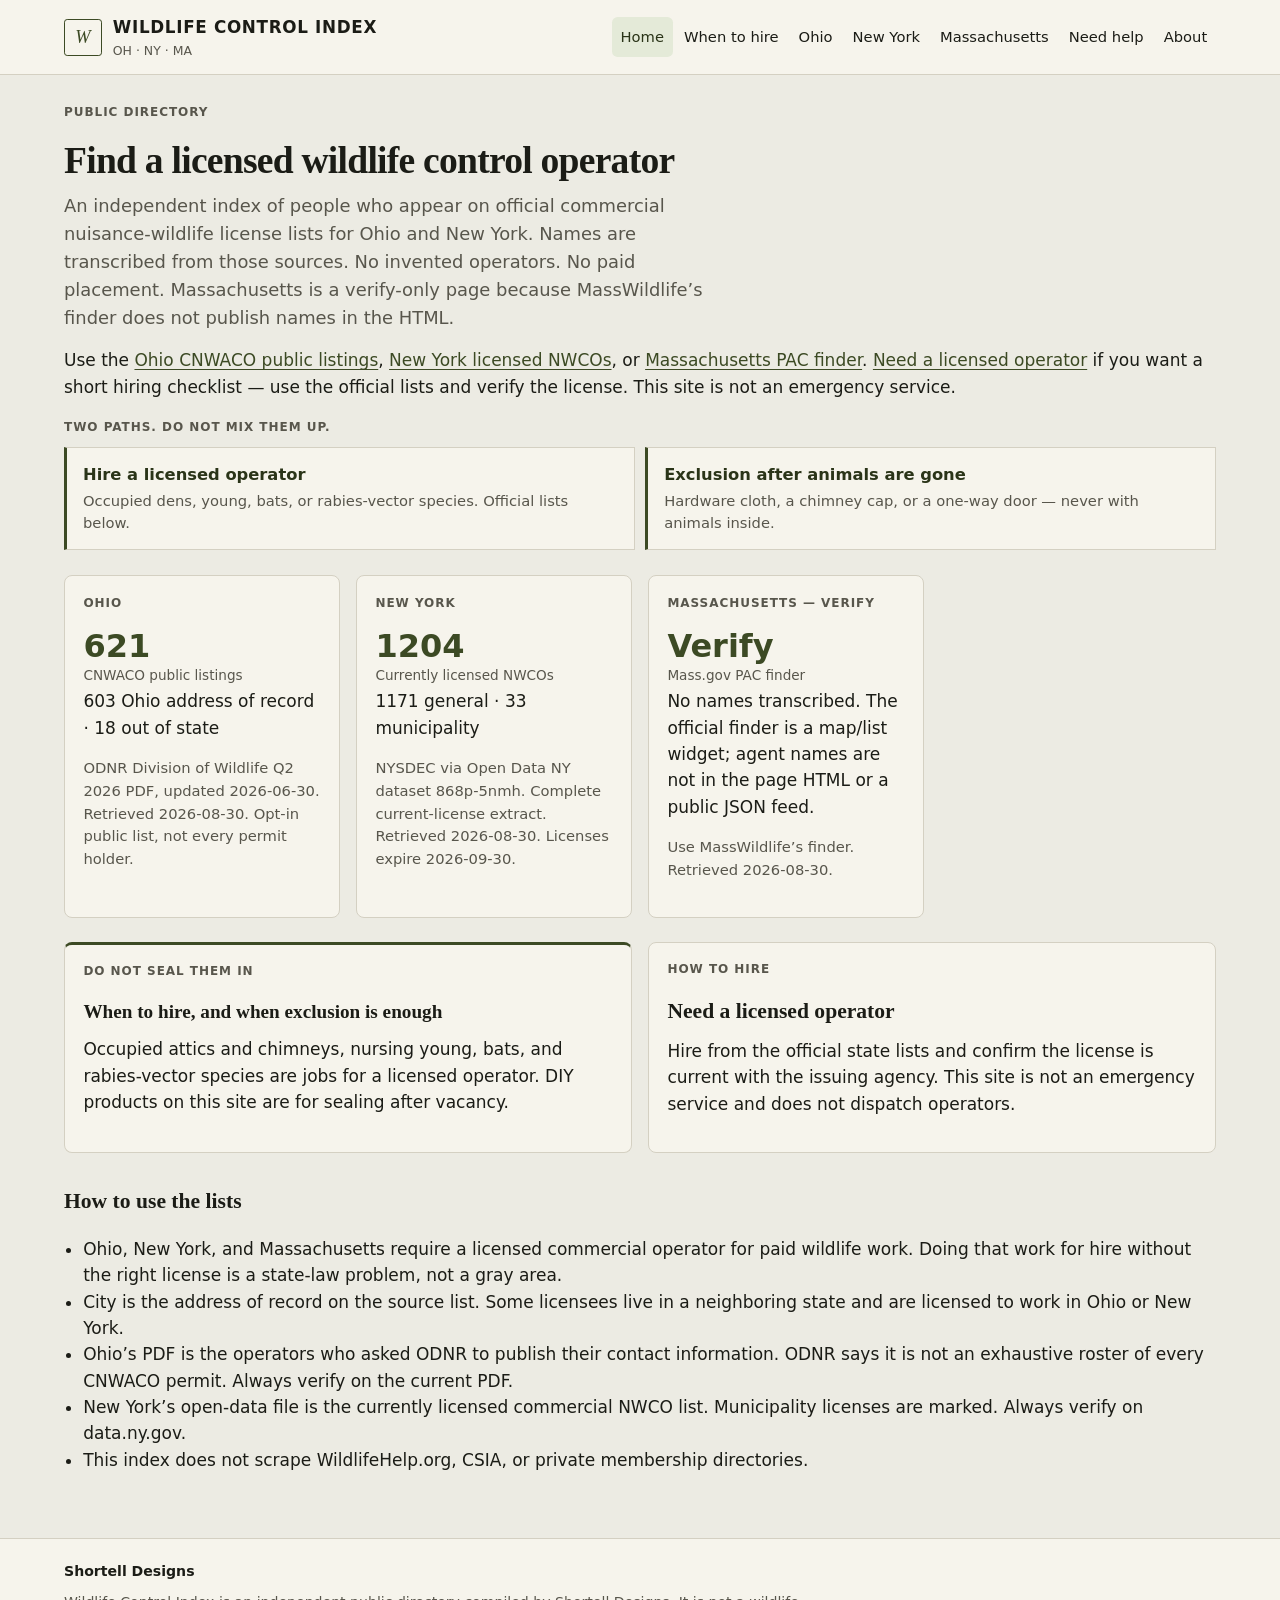
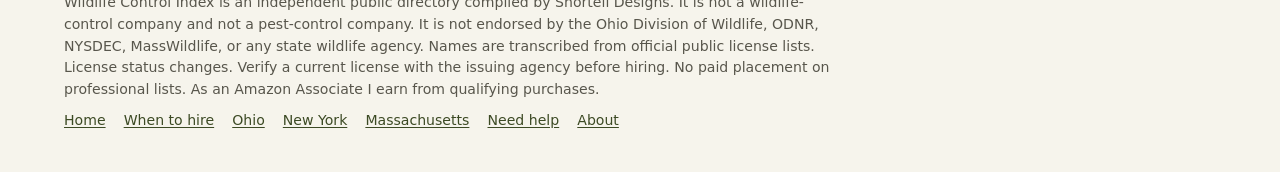
==== index.html @ 95356ba5 "Use Shortell Designs as public byline." ====
<!DOCTYPE html>
<html lang="en">
<head>
  <meta charset="utf-8">
  <meta name="viewport" content="width=device-width, initial-scale=1">
  <title>Find a Licensed Wildlife Operator | Wildlife Control Index</title>
  <meta name="description" content="Independent index of people on official Ohio CNWACO and New York NWCO lists. Massachusetts is verify-only via Mass.gov. No paid placement. Not a wildlife company.">
  <link rel="stylesheet" href="css/style.css">
</head>
<body>
  <a class="skip" href="#main">Skip to content</a>
  <header class="site-header">
    <div class="header-inner">
      <a class="brand" href="index.html">
        <span class="brand-mark" aria-hidden="true">W</span>
        <span class="brand-text">
          <span class="brand-name">Wildlife Control Index</span>
          <span class="brand-sub">OH · NY · MA</span>
        </span>
      </a>
      <nav aria-label="Primary">
        <a href="index.html" aria-current="page">Home</a>
        <a href="how-to.html">When to hire</a>
        <a href="oh.html">Ohio</a>
        <a href="ny.html">New York</a>
        <a href="ma.html">Massachusetts</a>
        <a href="need-help.html">Need help</a>
        <a href="about.html">About</a>
      </nav>
    </div>
  </header>
  <main id="main">
    <div class="wrap">
      <p class="kicker">Public directory</p>
      <h1>Find a licensed wildlife control operator</h1>
      <p class="lede">An independent index of people who appear on official commercial
      nuisance-wildlife license lists for Ohio and New York. Names are transcribed from
      those sources. No invented operators. No paid placement. Massachusetts is a
      verify-only page because MassWildlife’s finder does not publish names in the HTML.</p>
      <p>Use the <a href="oh.html">Ohio CNWACO public listings</a>,
      <a href="ny.html">New York licensed NWCOs</a>, or
      <a href="ma.html">Massachusetts PAC finder</a>.
      <a href="need-help.html">Need a licensed operator</a> if you want a short hiring checklist — use the official lists and verify the license. This site is not an emergency service.</p>

      <div class="paths">
        <p class="paths-label">Two paths. Do not mix them up.</p>
        <a class="path" href="#states">
          <strong>Hire a licensed operator</strong>
          <span>Occupied dens, young, bats, or rabies-vector species. Official lists below.</span>
        </a>
        <a class="path" href="how-to.html">
          <strong>Exclusion after animals are gone</strong>
          <span>Hardware cloth, a chimney cap, or a one-way door — never with animals inside.</span>
        </a>
      </div>

      <div class="grid states" id="states">
        <a class="card" href="oh.html">
          <p class="kicker">Ohio</p>
          <p class="stat">621<small>CNWACO public listings</small></p>
          <p>603 Ohio address of record · 18 out of state</p>
          <p class="meta">ODNR Division of Wildlife Q2 2026 PDF, updated 2026-06-30. Retrieved 2026-08-30. Opt-in public list, not every permit holder.</p>
        </a>
        <a class="card" href="ny.html">
          <p class="kicker">New York</p>
          <p class="stat">1204<small>Currently licensed NWCOs</small></p>
          <p>1171 general · 33 municipality</p>
          <p class="meta">NYSDEC via Open Data NY dataset 868p-5nmh. Complete current-license extract. Retrieved 2026-08-30. Licenses expire 2026-09-30.</p>
        </a>
        <a class="card" href="ma.html">
          <p class="kicker">Massachusetts — verify</p>
          <p class="stat">Verify<small>Mass.gov PAC finder</small></p>
          <p>No names transcribed. The official finder is a map/list widget; agent names are not in the page HTML or a public JSON feed.</p>
          <p class="meta">Use MassWildlife’s finder. Retrieved 2026-08-30.</p>
        </a>
      </div>

      <div class="grid two">
        <a class="card card-howto" href="how-to.html">
          <p class="kicker">Do not seal them in</p>
          <h2>When to hire, and when exclusion is enough</h2>
          <p>Occupied attics and chimneys, nursing young, bats, and rabies-vector species are jobs for a licensed operator. DIY products on this site are for sealing after vacancy.</p>
        </a>
        <a class="card" href="need-help.html">
          <p class="kicker">How to hire</p>
          <h2>Need a licensed operator</h2>
          <p>Hire from the official state lists and confirm the license is current with the issuing agency. This site is not an emergency service and does not dispatch operators.</p>
        </a>
      </div>

      <h2>How to use the lists</h2>
      <ul class="plain">
        <li>Ohio, New York, and Massachusetts require a licensed commercial operator for paid wildlife work. Doing that work for hire without the right license is a state-law problem, not a gray area.</li>
        <li>City is the address of record on the source list. Some licensees live in a neighboring state and are licensed to work in Ohio or New York.</li>
        <li>Ohio’s PDF is the operators who asked ODNR to publish their contact information. ODNR says it is not an exhaustive roster of every CNWACO permit. Always verify on the current PDF.</li>
        <li>New York’s open-data file is the currently licensed commercial NWCO list. Municipality licenses are marked. Always verify on data.ny.gov.</li>
        <li>This index does not scrape WildlifeHelp.org, CSIA, or private membership directories.</li>
      </ul>
    </div>
  </main>
  <footer class="site-footer">
    <div class="wrap">
      <p class="byline">Shortell Designs</p>
      <p>Wildlife Control Index is an independent public directory compiled by Shortell Designs. It is not a wildlife-control company and not a pest-control company. It is not endorsed by the Ohio Division of Wildlife, ODNR, NYSDEC, MassWildlife, or any state wildlife agency. Names are transcribed from official public license lists. License status changes. Verify a current license with the issuing agency before hiring. No paid placement on professional lists. As an Amazon Associate I earn from qualifying purchases.</p>
      <p class="foot-nav"><a href="index.html">Home</a> <a href="how-to.html">When to hire</a> <a href="oh.html">Ohio</a> <a href="ny.html">New York</a> <a href="ma.html">Massachusetts</a> <a href="need-help.html">Need help</a> <a href="about.html">About</a></p>
    </div>
  </footer>
</body>
</html>
---- css/style.css ----
/* Wildlife Control Index — mobile-first, calm, no tracking, no cookie wall */
:root {
  --bg: #ecebe3;
  --bg-2: #f6f4ec;
  --ink: #1b1c16;
  --muted: #58564c;
  --line: #d4d0c2;
  --moss: #3c4a24;
  --moss-2: #2a3418;
  --sage: #e4ead8;
  --violet: #ece8f5;
  --violet-ink: #3a3160;
  --sand: #f3ead4;
  --sand-ink: #5a4718;
  --note: #f6efe0;
  --note-edge: #8a6d32;
  --focus: #3c4a24;
  --max: 72rem;
  --prose: 40rem;
  --radius: 0.35rem;
}

*,
*::before,
*::after {
  box-sizing: border-box;
}

html {
  scroll-behavior: smooth;
}

body {
  margin: 0;
  color: var(--ink);
  background: var(--bg);
  font-family: "Source Sans 3", "Segoe UI", system-ui, -apple-system, sans-serif;
  font-size: 1.0625rem;
  line-height: 1.55;
}

.skip {
  position: absolute;
  left: 0.75rem;
  top: -3rem;
  background: var(--moss);
  color: #fff;
  padding: 0.4rem 0.7rem;
  z-index: 20;
}
.skip:focus {
  top: 0.75rem;
}

a {
  color: var(--moss);
  text-underline-offset: 0.15em;
}
a:hover {
  color: var(--moss-2);
}
a:focus-visible,
button:focus-visible,
input:focus-visible {
  outline: 2px solid var(--focus);
  outline-offset: 2px;
}

.wrap {
  width: min(100% - 2rem, var(--max));
  margin-inline: auto;
}
.wrap-prose {
  width: min(100% - 2rem, var(--prose));
  margin-inline: auto;
}

/* Header */
.site-header {
  border-bottom: 1px solid var(--line);
  background: var(--bg-2);
}
.header-inner {
  width: min(100% - 2rem, var(--max));
  margin-inline: auto;
  padding: 0.9rem 0 0.85rem;
  display: flex;
  flex-wrap: wrap;
  gap: 0.75rem 1.5rem;
  align-items: center;
  justify-content: space-between;
}
.brand {
  display: flex;
  gap: 0.7rem;
  align-items: center;
  text-decoration: none;
  color: inherit;
}
.brand-mark {
  flex: none;
  width: 2.35rem;
  height: 2.35rem;
  display: grid;
  place-items: center;
  border: 1.5px solid var(--moss);
  border-radius: 0.2rem;
  color: var(--moss);
  font-family: Georgia, "Iowan Old Style", "Palatino Linotype", serif;
  font-style: italic;
  font-size: 1.15rem;
  line-height: 1;
}
.brand-text {
  display: flex;
  flex-direction: column;
  gap: 0.05rem;
}
.brand-name {
  font-weight: 700;
  letter-spacing: 0.04em;
  font-size: 1.05rem;
  text-transform: uppercase;
}
.brand-sub {
  font-size: 0.78rem;
  color: var(--muted);
}

nav {
  display: flex;
  flex-wrap: wrap;
  gap: 0.15rem 0.15rem;
}
nav a {
  text-decoration: none;
  color: var(--ink);
  padding: 0.3rem 0.55rem;
  border-radius: var(--radius);
  font-size: 0.92rem;
}
nav a:hover,
nav a[aria-current="page"] {
  background: var(--sage);
  color: var(--moss-2);
}

/* Main */
main {
  padding: 1.75rem 0 3rem;
}
h1 {
  font-family: Georgia, "Iowan Old Style", Palatino, serif;
  font-weight: 600;
  font-size: clamp(1.7rem, 3.5vw, 2.35rem);
  line-height: 1.2;
  margin: 0 0 0.6rem;
  letter-spacing: -0.02em;
}
h2 {
  font-family: Georgia, "Iowan Old Style", Palatino, serif;
  font-weight: 600;
  font-size: 1.35rem;
  margin: 2rem 0 0.6rem;
}
h3 {
  font-size: 1.05rem;
  margin: 1.4rem 0 0.4rem;
}
p {
  margin: 0 0 1rem;
}
.lede {
  font-size: 1.12rem;
  color: var(--muted);
  max-width: 40rem;
}

/* Home cards */
.grid {
  display: grid;
  gap: 1rem;
  margin: 1.5rem 0;
}
@media (min-width: 640px) {
  .grid.states {
    grid-template-columns: repeat(2, 1fr);
  }
  .grid.two {
    grid-template-columns: 1fr 1fr;
  }
}
@media (min-width: 960px) {
  .grid.states {
    grid-template-columns: repeat(4, 1fr);
  }
}
.card {
  background: var(--bg-2);
  border: 1px solid var(--line);
  border-radius: 0.5rem;
  padding: 1.1rem 1.15rem 1.2rem;
  text-decoration: none;
  color: inherit;
  display: block;
}
a.card:hover {
  border-color: var(--moss);
}
.card h2,
.card h3 {
  margin-top: 0;
}
.stat {
  font-variant-numeric: tabular-nums;
  font-size: 2rem;
  font-weight: 600;
  color: var(--moss);
  line-height: 1.1;
  margin: 0.2rem 0 0.35rem;
}
.stat small {
  display: block;
  font-size: 0.85rem;
  font-weight: 500;
  color: var(--muted);
  margin-top: 0.25rem;
}
.kicker {
  font-size: 0.75rem;
  letter-spacing: 0.08em;
  text-transform: uppercase;
  color: var(--muted);
  font-weight: 600;
}

/* Notes / callouts */
.note {
  background: var(--note);
  border-left: 3px solid var(--note-edge);
  padding: 0.85rem 1rem;
  margin: 1.1rem 0 1.4rem;
  border-radius: 0 0.35rem 0.35rem 0;
}
.note p:last-child {
  margin-bottom: 0;
}

ul.plain,
ol.plain {
  padding-left: 1.2rem;
}
.meta {
  color: var(--muted);
  font-size: 0.92rem;
}

/* Filters */
.filters {
  display: flex;
  flex-wrap: wrap;
  gap: 0.65rem 1rem;
  align-items: end;
  margin: 1rem 0 1.1rem;
  padding: 0.85rem 0;
  border-top: 1px solid var(--line);
  border-bottom: 1px solid var(--line);
  position: sticky;
  top: 0;
  background: var(--bg);
  z-index: 5;
}
.filters label.field {
  display: flex;
  flex-direction: column;
  gap: 0.25rem;
  font-size: 0.8rem;
  font-weight: 600;
  color: var(--muted);
  flex: 1 1 14rem;
}
.filters input[type="search"] {
  font: inherit;
  padding: 0.45rem 0.6rem;
  border: 1px solid var(--line);
  border-radius: var(--radius);
  background: var(--bg-2);
  color: var(--ink);
  width: 100%;
}
.pills {
  display: flex;
  flex-wrap: wrap;
  gap: 0.35rem;
}
.pills label {
  font-size: 0.88rem;
  border: 1px solid var(--line);
  background: var(--bg-2);
  border-radius: 999px;
  padding: 0.28rem 0.7rem;
  cursor: pointer;
}
.pills input {
  appearance: none;
  width: 0;
  height: 0;
  position: absolute;
}
.pills input:checked ~ span,
.pills label:has(input:checked) {
  background: var(--moss);
  color: #fff;
  border-color: var(--moss);
}
.pills label:has(input:focus-visible) {
  outline: 2px solid var(--focus);
  outline-offset: 2px;
}
.shown {
  font-size: 0.9rem;
  color: var(--muted);
  margin: 0 0 0.75rem;
}

/* Directory table */
.table-scroll {
  overflow-x: auto;
}
table.dir {
  width: 100%;
  border-collapse: collapse;
  background: var(--bg-2);
  font-size: 0.95rem;
}
table.dir th {
  text-align: left;
  font-size: 0.75rem;
  letter-spacing: 0.06em;
  text-transform: uppercase;
  color: var(--muted);
  font-weight: 600;
  padding: 0.55rem 0.7rem;
  border-bottom: 1px solid var(--line);
  background: #eef0e4;
  position: sticky;
  top: 0;
}
table.dir td {
  padding: 0.65rem 0.7rem;
  border-bottom: 1px solid var(--line);
  vertical-align: top;
}
table.dir tbody tr:hover {
  background: #f3f4ea;
}
.name {
  font-weight: 600;
}
.city {
  white-space: nowrap;
}
.cred,
.src {
  color: var(--muted);
  font-size: 0.88rem;
}
.svc {
  display: inline-block;
  font-size: 0.78rem;
  font-weight: 600;
  letter-spacing: 0.02em;
  padding: 0.12rem 0.45rem;
  border-radius: 999px;
  white-space: nowrap;
}
.svc-m {
  background: var(--sage);
  color: var(--moss-2);
}
.svc-x {
  background: var(--violet);
  color: var(--violet-ink);
}
.svc-b {
  background: var(--sand);
  color: var(--sand-ink);
}

@media (max-width: 720px) {
  table.dir,
  table.dir thead,
  table.dir tbody,
  table.dir th,
  table.dir td,
  table.dir tr {
    display: block;
  }
  table.dir thead {
    display: none;
  }
  table.dir tr.pro {
    background: var(--bg-2);
    border: 1px solid var(--line);
    border-radius: 0.45rem;
    padding: 0.75rem 0.85rem 0.85rem;
    margin-bottom: 0.65rem;
  }
  table.dir td {
    border: 0;
    padding: 0.15rem 0;
  }
  table.dir td::before {
    content: attr(data-label);
    display: block;
    font-size: 0.7rem;
    letter-spacing: 0.06em;
    text-transform: uppercase;
    color: var(--muted);
    font-weight: 600;
    margin-bottom: 0.05rem;
  }
  table.dir td.name-cell::before {
    content: none;
  }
  table.dir td:empty,
  table.dir td.omit {
    display: none;
  }
  .city {
    white-space: normal;
  }
}

/* Prose pages */
.prose h1 {
  margin-bottom: 0.75rem;
}
.prose hr {
  border: 0;
  border-top: 1px solid var(--line);
  margin: 1.75rem 0;
}
.prose code {
  font-size: 0.9em;
  background: var(--sage);
  padding: 0.05em 0.3em;
  border-radius: 0.2rem;
}
.prose ul,
.prose ol {
  padding-left: 1.25rem;
  margin: 0 0 1rem;
}
.prose li {
  margin-bottom: 0.35rem;
}

/* Footer */
.site-footer {
  border-top: 1px solid var(--line);
  background: var(--bg-2);
  padding: 1.4rem 0 2rem;
  color: var(--muted);
  font-size: 0.88rem;
}
.site-footer .wrap {
  width: min(100% - 2rem, var(--max));
  margin-inline: auto;
}
.byline {
  color: var(--ink);
  font-weight: 600;
  margin-bottom: 0.4rem;
}
.site-footer p {
  margin: 0 0 0.55rem;
  max-width: 48rem;
}
.foot-nav {
  margin-top: 0.8rem;
}
.foot-nav a {
  margin-right: 0.85rem;
}

@media print {
  .site-header nav,
  .filters,
  .skip,
  .foot-nav {
    display: none;
  }
  body,
  .card,
  table.dir,
  .site-header,
  .site-footer {
    background: #fff;
  }
  a {
    color: inherit;
  }
}


/* === Trust / conversion pass (append) =====================================
   No webfonts, no photos, no Amazon chrome. Method-first kit cards.
   ======================================================================== */

nav a {
  min-height: 2.5rem;
  display: inline-flex;
  align-items: center;
}

/* Homepage: two jobs, stated before the roster. Not a storefront. */
.paths {
  display: grid;
  gap: 0.65rem;
  margin: 1.15rem 0 1.6rem;
}
@media (min-width: 640px) {
  .paths {
    grid-template-columns: 1fr 1fr;
  }
}
.paths-label {
  grid-column: 1 / -1;
  margin: 0;
  font-size: 0.75rem;
  letter-spacing: 0.08em;
  text-transform: uppercase;
  font-weight: 600;
  color: var(--muted);
}
a.path {
  display: block;
  background: var(--bg-2);
  border: 1px solid var(--line);
  border-left: 3px solid var(--moss);
  padding: 0.85rem 1rem;
  text-decoration: none;
  color: inherit;
  min-height: 2.75rem;
}
a.path:hover,
a.path:focus {
  border-color: var(--moss);
  color: inherit;
}
a.path strong {
  display: block;
  color: var(--moss-2);
  font-size: 1.02rem;
}
a.path span {
  display: block;
  color: var(--muted);
  font-size: 0.92rem;
  font-weight: 400;
  margin-top: 0.15rem;
}

.card-howto {
  border-top: 3px solid var(--moss);
}
.card-howto h2 {
  font-size: 1.2rem;
}

/* How-to page: two methods, then a quiet paid link. Not a shop. */
.kit-block {
  margin: 1.25rem 0 1.6rem;
  padding: 1rem 0 0.25rem;
  border-top: 1px solid var(--line);
}
.kit-lead {
  max-width: 40rem;
}
.kits {
  display: grid;
  gap: 0.85rem;
  margin: 0.85rem 0 1rem;
}
@media (min-width: 640px) {
  .kits { grid-template-columns: 1fr 1fr; }
}
.kit {
  background: var(--bg-2);
  border: 1px solid var(--line);
  padding: 0.95rem 1rem 1.05rem;
}
.kit h3 {
  margin: 0.15rem 0 0.4rem;
  font-family: Georgia, "Iowan Old Style", Palatino, serif;
  font-size: 1.15rem;
  font-weight: 600;
}
.kit p:last-child { margin-bottom: 0; }
a.kit-link {
  display: inline-flex;
  align-items: center;
  flex-wrap: wrap;
  gap: 0.35rem 0.5rem;
  min-height: 2.75rem;
  padding: 0.35rem 0;
  font-weight: 600;
  text-decoration: underline;
  text-underline-offset: 0.18em;
}
.paid {
  font-weight: 500;
  font-style: italic;
  color: var(--muted);
  font-size: 0.88em;
}
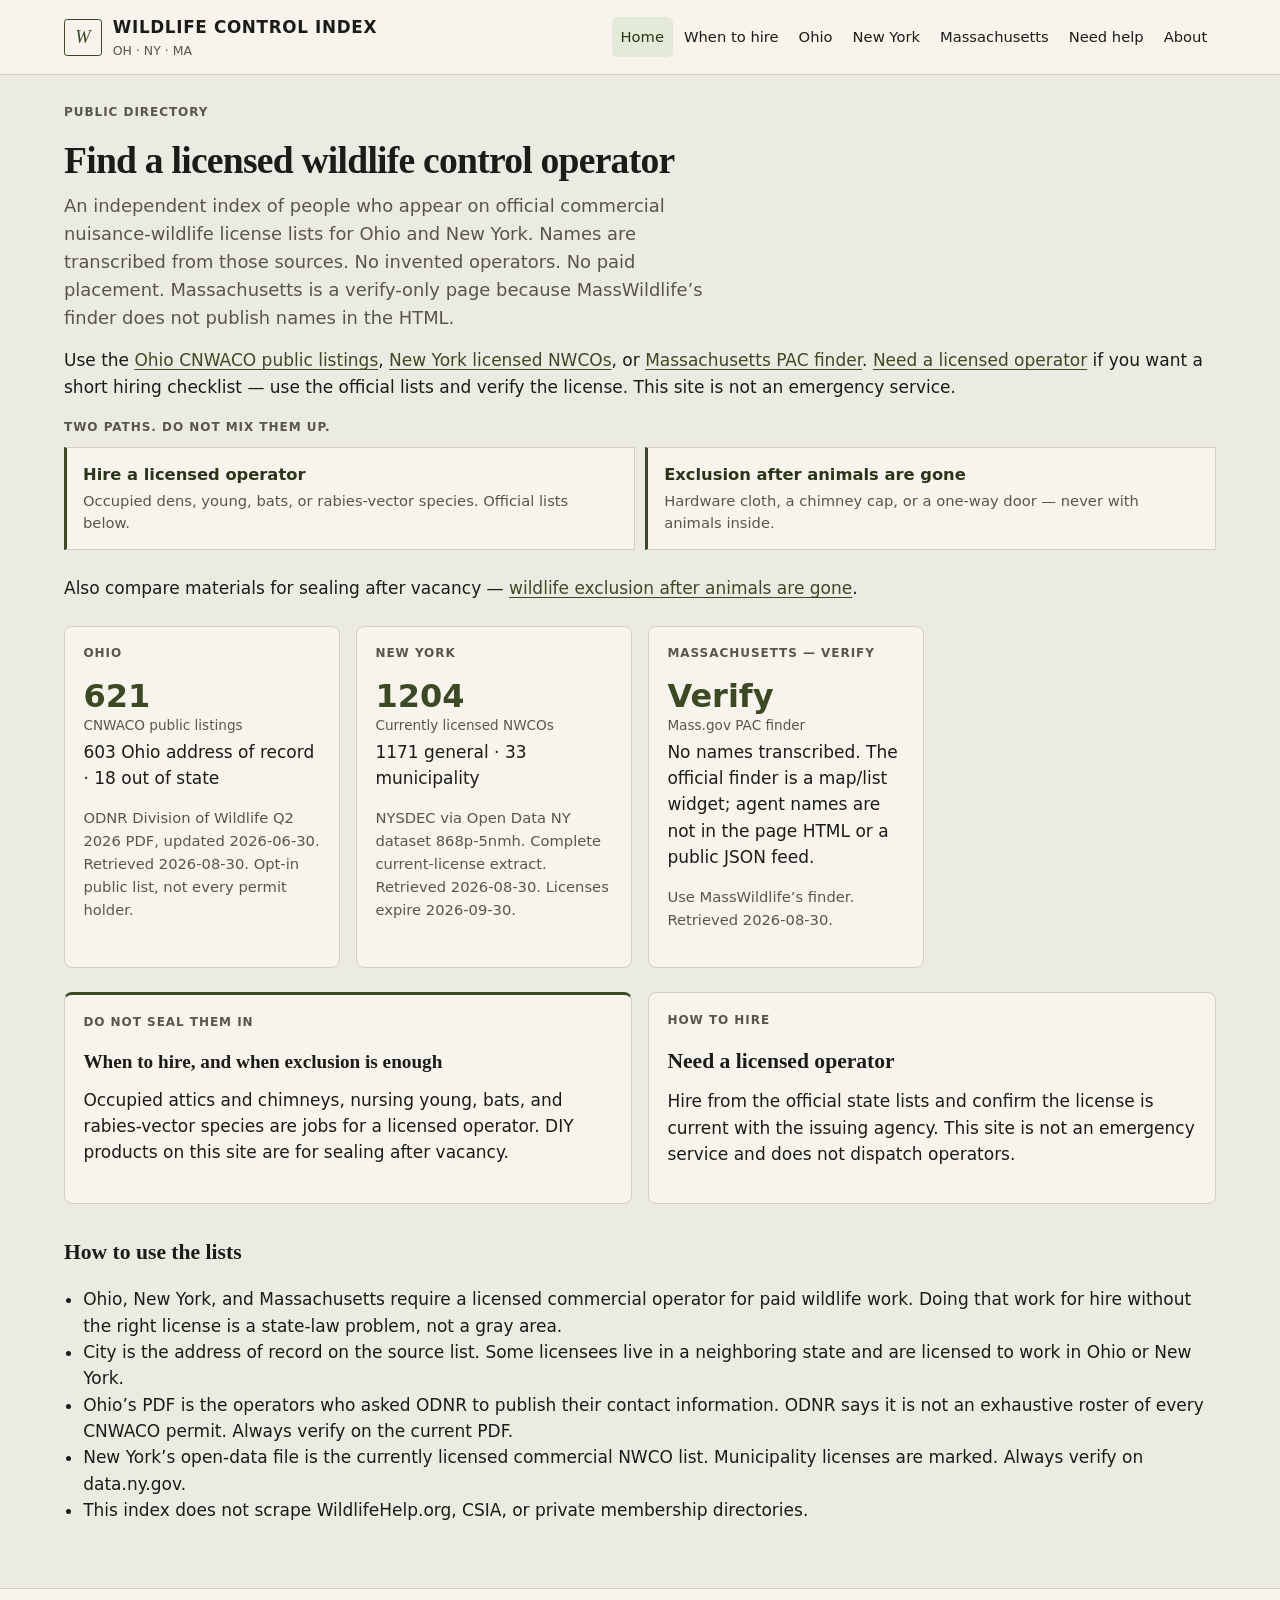
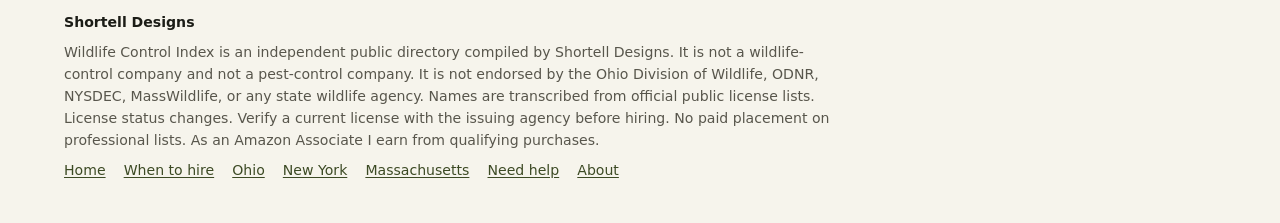
==== commit 901ec87c: "Add homepage DIY exclusion bridge to diy-kit-index." ====
--- a/index.html
+++ b/index.html
@@ -54,6 +54,8 @@
         </a>
       </div>
 
+      <p>Also compare materials for sealing after vacancy — <a href="https://shortelldesigns.github.io/diy-kit-index/wildlife-exclusion.html">wildlife exclusion after animals are gone</a>.</p>
+
       <div class="grid states" id="states">
         <a class="card" href="oh.html">
           <p class="kicker">Ohio</p>
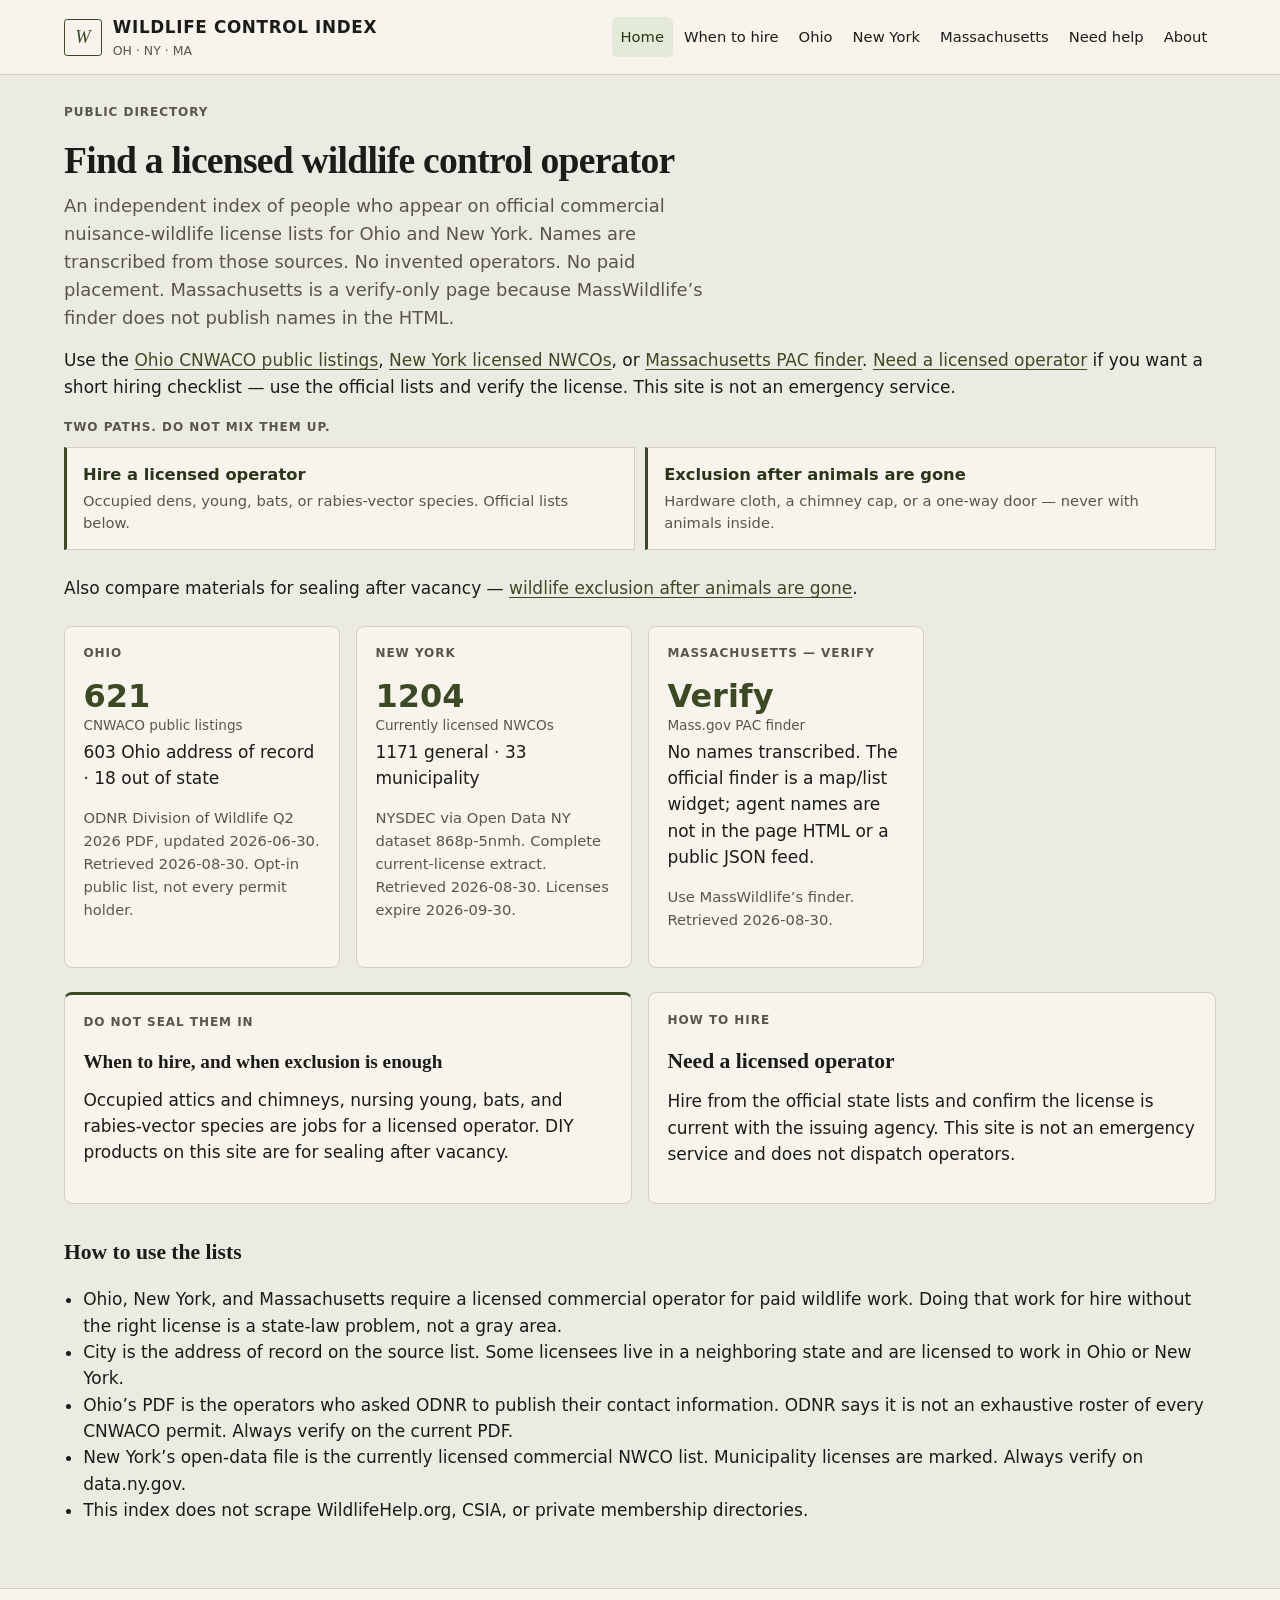
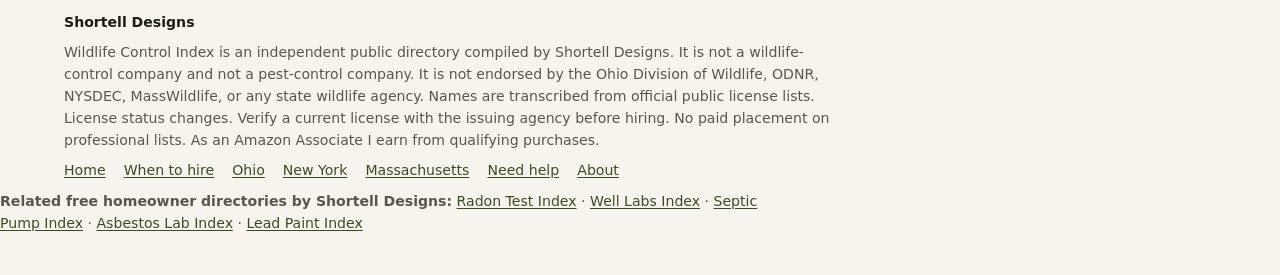
==== commit 4041d2c2: "Footer links to related Shortell directories" ====
--- a/index.html
+++ b/index.html
@@ -106,6 +106,7 @@
       <p>Wildlife Control Index is an independent public directory compiled by Shortell Designs. It is not a wildlife-control company and not a pest-control company. It is not endorsed by the Ohio Division of Wildlife, ODNR, NYSDEC, MassWildlife, or any state wildlife agency. Names are transcribed from official public license lists. License status changes. Verify a current license with the issuing agency before hiring. No paid placement on professional lists. As an Amazon Associate I earn from qualifying purchases.</p>
       <p class="foot-nav"><a href="index.html">Home</a> <a href="how-to.html">When to hire</a> <a href="oh.html">Ohio</a> <a href="ny.html">New York</a> <a href="ma.html">Massachusetts</a> <a href="need-help.html">Need help</a> <a href="about.html">About</a></p>
     </div>
-  </footer>
+  <p class="related-sites"><strong>Related free homeowner directories by Shortell Designs:</strong> <a href="https://shortelldesigns.github.io/radon-test-index/">Radon Test Index</a> · <a href="https://shortelldesigns.github.io/well-labs-index/">Well Labs Index</a> · <a href="https://shortelldesigns.github.io/septic-pump-index/">Septic Pump Index</a> · <a href="https://shortelldesigns.github.io/asbestos-lab-index/">Asbestos Lab Index</a> · <a href="https://shortelldesigns.github.io/lead-paint-index/">Lead Paint Index</a></p>
+</footer>
 </body>
 </html>
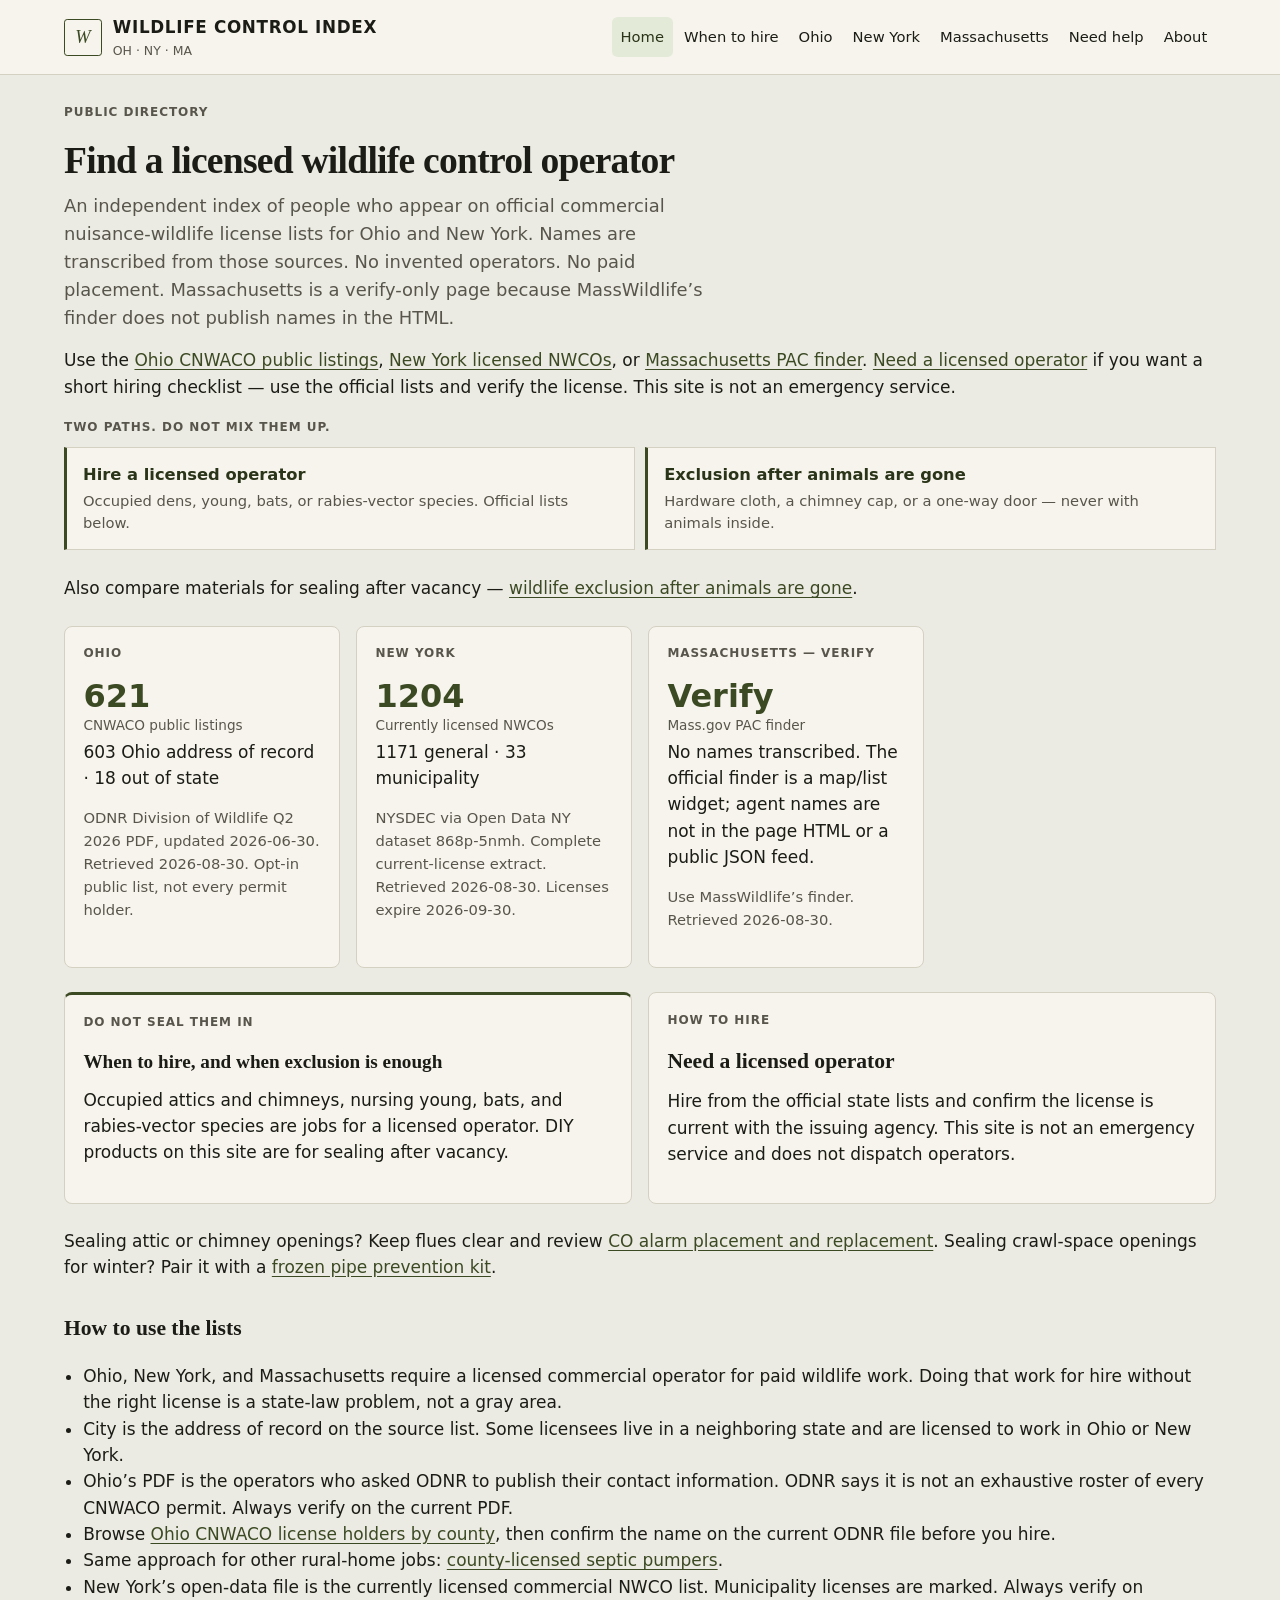
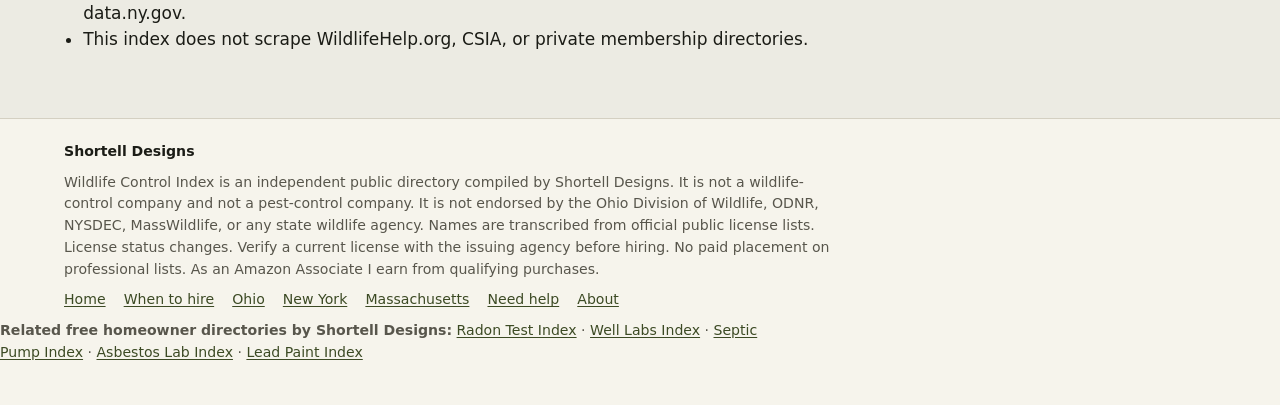
==== commit 96fa9d0a: "Indexing pack 2026-11-09 (Marketeer): intros, titles, metas, internal links Co-authored-by: shortell" ====
--- a/index.html
+++ b/index.html
@@ -5,6 +5,7 @@
   <meta name="viewport" content="width=device-width, initial-scale=1">
   <title>Find a Licensed Wildlife Operator | Wildlife Control Index</title>
   <meta name="description" content="Independent index of people on official Ohio CNWACO and New York NWCO lists. Massachusetts is verify-only via Mass.gov. No paid placement. Not a wildlife company.">
+  <link rel="canonical" href="https://shortelldesigns.github.io/wildlife-control-index/">
   <link rel="stylesheet" href="css/style.css">
 </head>
 <body>
@@ -89,12 +90,15 @@
           <p>Hire from the official state lists and confirm the license is current with the issuing agency. This site is not an emergency service and does not dispatch operators.</p>
         </a>
       </div>
+      <p>Sealing attic or chimney openings? Keep flues clear and review <a href="https://shortelldesigns.github.io/diy-kit-index/carbon-monoxide-alarms.html">CO alarm placement and replacement</a>. Sealing crawl-space openings for winter? Pair it with a <a href="https://shortelldesigns.github.io/diy-kit-index/frozen-pipe-kit.html">frozen pipe prevention kit</a>.</p>
 
       <h2>How to use the lists</h2>
       <ul class="plain">
         <li>Ohio, New York, and Massachusetts require a licensed commercial operator for paid wildlife work. Doing that work for hire without the right license is a state-law problem, not a gray area.</li>
         <li>City is the address of record on the source list. Some licensees live in a neighboring state and are licensed to work in Ohio or New York.</li>
         <li>Ohio’s PDF is the operators who asked ODNR to publish their contact information. ODNR says it is not an exhaustive roster of every CNWACO permit. Always verify on the current PDF.</li>
+        <li>Browse <a href="oh.html">Ohio CNWACO license holders by county</a>, then confirm the name on the current ODNR file before you hire.</li>
+        <li>Same approach for other rural-home jobs: <a href="https://shortelldesigns.github.io/septic-pump-index/">county-licensed septic pumpers</a>.</li>
         <li>New York’s open-data file is the currently licensed commercial NWCO list. Municipality licenses are marked. Always verify on data.ny.gov.</li>
         <li>This index does not scrape WildlifeHelp.org, CSIA, or private membership directories.</li>
       </ul>
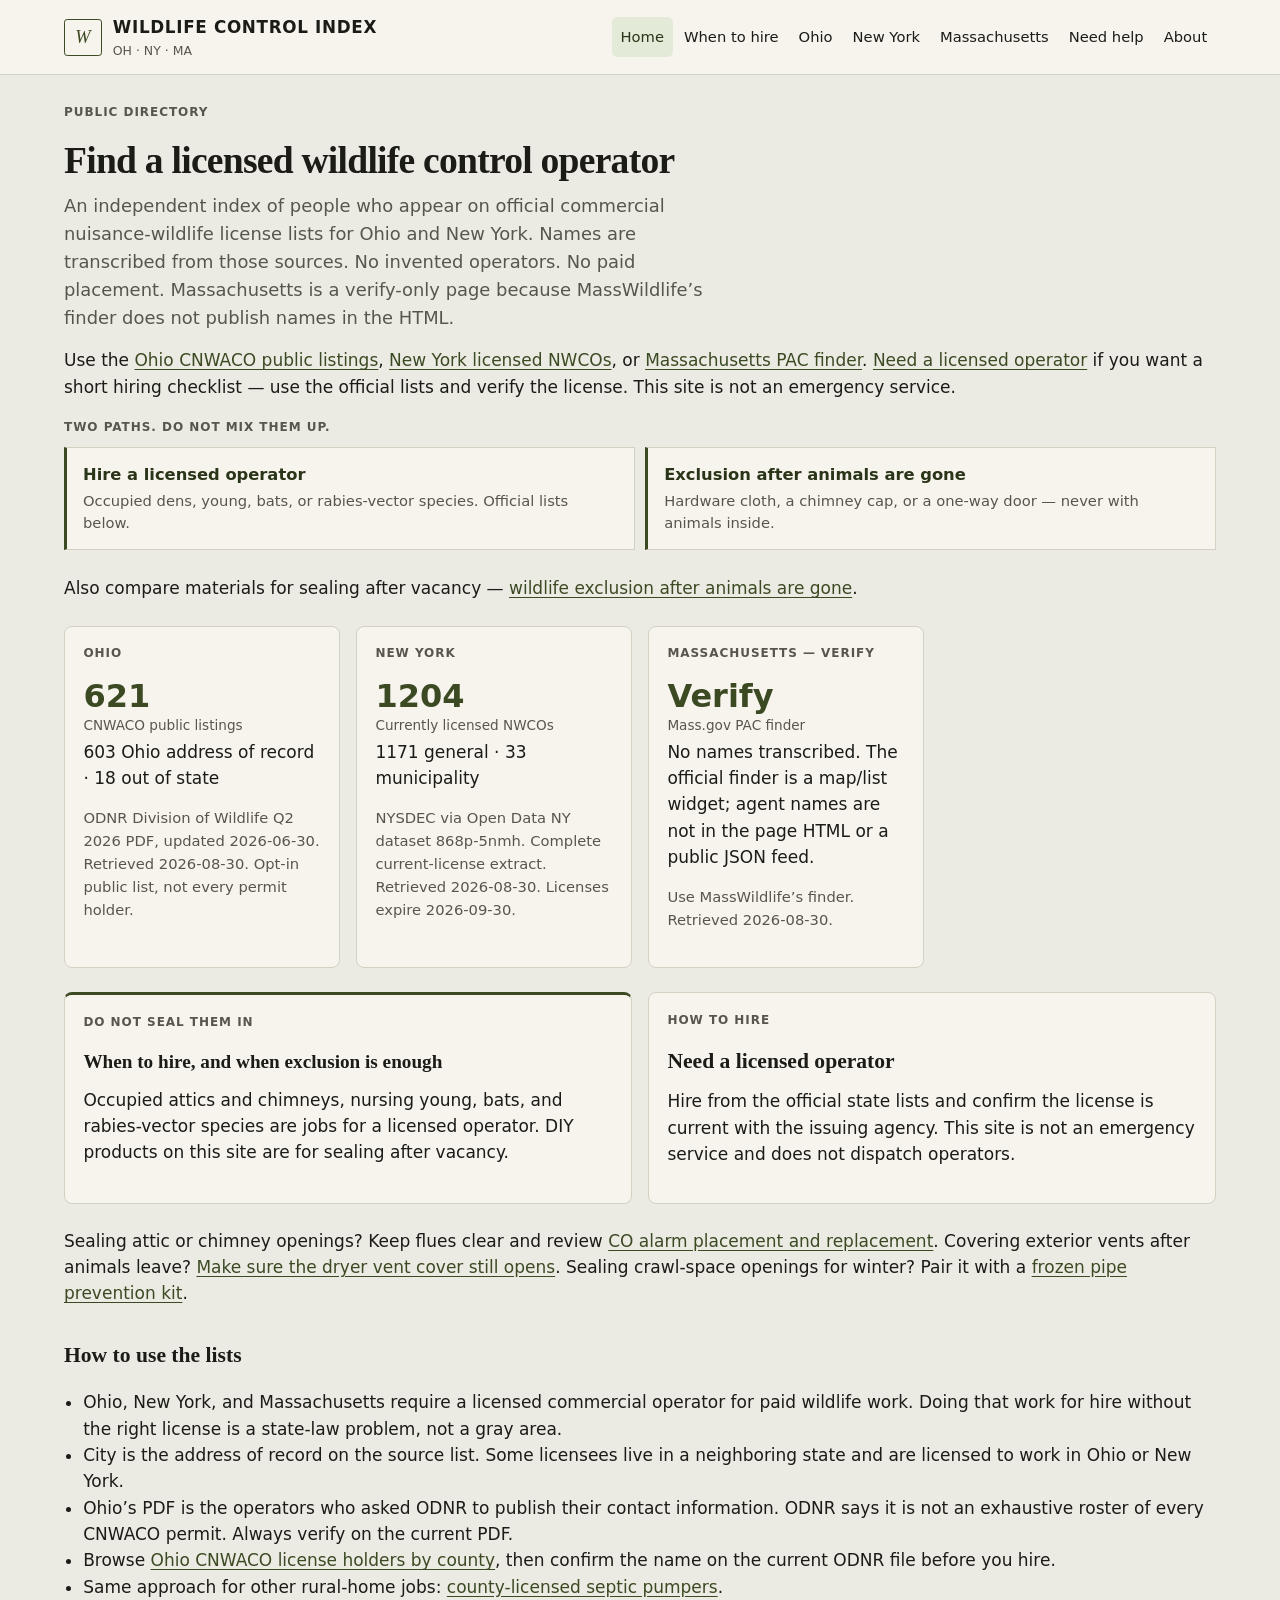
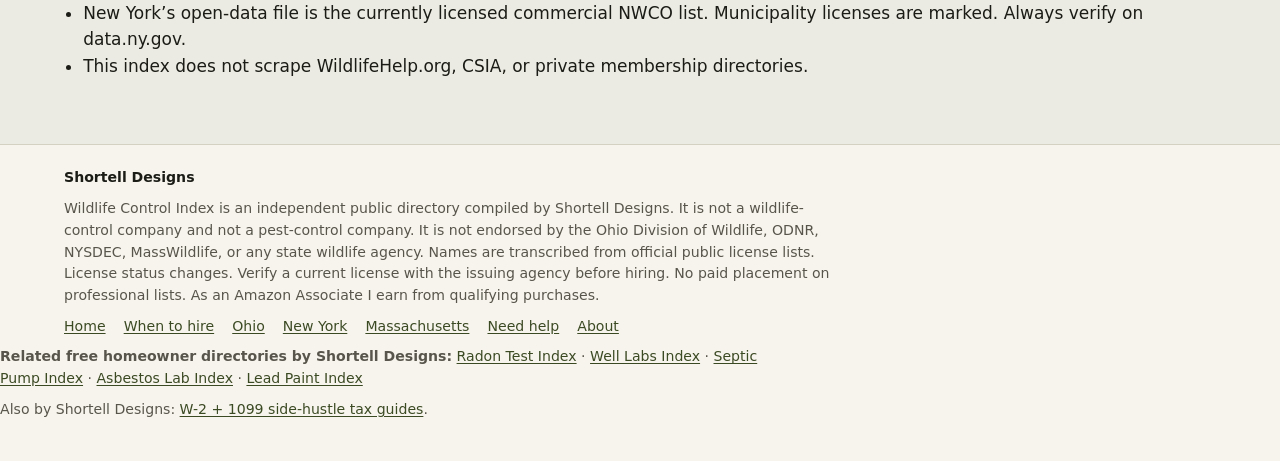
==== commit 8c01f5e8: "Indexing pack 2026-11-09 GSC-true (Marketeer): titles, metas, intros, internal links Co-authored-by:" ====
--- a/index.html
+++ b/index.html
@@ -90,7 +90,7 @@
           <p>Hire from the official state lists and confirm the license is current with the issuing agency. This site is not an emergency service and does not dispatch operators.</p>
         </a>
       </div>
-      <p>Sealing attic or chimney openings? Keep flues clear and review <a href="https://shortelldesigns.github.io/diy-kit-index/carbon-monoxide-alarms.html">CO alarm placement and replacement</a>. Sealing crawl-space openings for winter? Pair it with a <a href="https://shortelldesigns.github.io/diy-kit-index/frozen-pipe-kit.html">frozen pipe prevention kit</a>.</p>
+      <p>Sealing attic or chimney openings? Keep flues clear and review <a href="https://shortelldesigns.github.io/diy-kit-index/carbon-monoxide-alarms.html">CO alarm placement and replacement</a>. Covering exterior vents after animals leave? <a href="https://shortelldesigns.github.io/chimney-sweep-index/dryer-vent.html">Make sure the dryer vent cover still opens</a>. Sealing crawl-space openings for winter? Pair it with a <a href="https://shortelldesigns.github.io/diy-kit-index/frozen-pipe-kit.html">frozen pipe prevention kit</a>.</p>
 
       <h2>How to use the lists</h2>
       <ul class="plain">
@@ -111,6 +111,7 @@
       <p class="foot-nav"><a href="index.html">Home</a> <a href="how-to.html">When to hire</a> <a href="oh.html">Ohio</a> <a href="ny.html">New York</a> <a href="ma.html">Massachusetts</a> <a href="need-help.html">Need help</a> <a href="about.html">About</a></p>
     </div>
   <p class="related-sites"><strong>Related free homeowner directories by Shortell Designs:</strong> <a href="https://shortelldesigns.github.io/radon-test-index/">Radon Test Index</a> · <a href="https://shortelldesigns.github.io/well-labs-index/">Well Labs Index</a> · <a href="https://shortelldesigns.github.io/septic-pump-index/">Septic Pump Index</a> · <a href="https://shortelldesigns.github.io/asbestos-lab-index/">Asbestos Lab Index</a> · <a href="https://shortelldesigns.github.io/lead-paint-index/">Lead Paint Index</a></p>
+  <p class="related-sites">Also by Shortell Designs: <a href="https://shortelldesigns.github.io/tax-kit-2026/">W-2 + 1099 side-hustle tax guides</a>.</p>
 </footer>
 </body>
 </html>
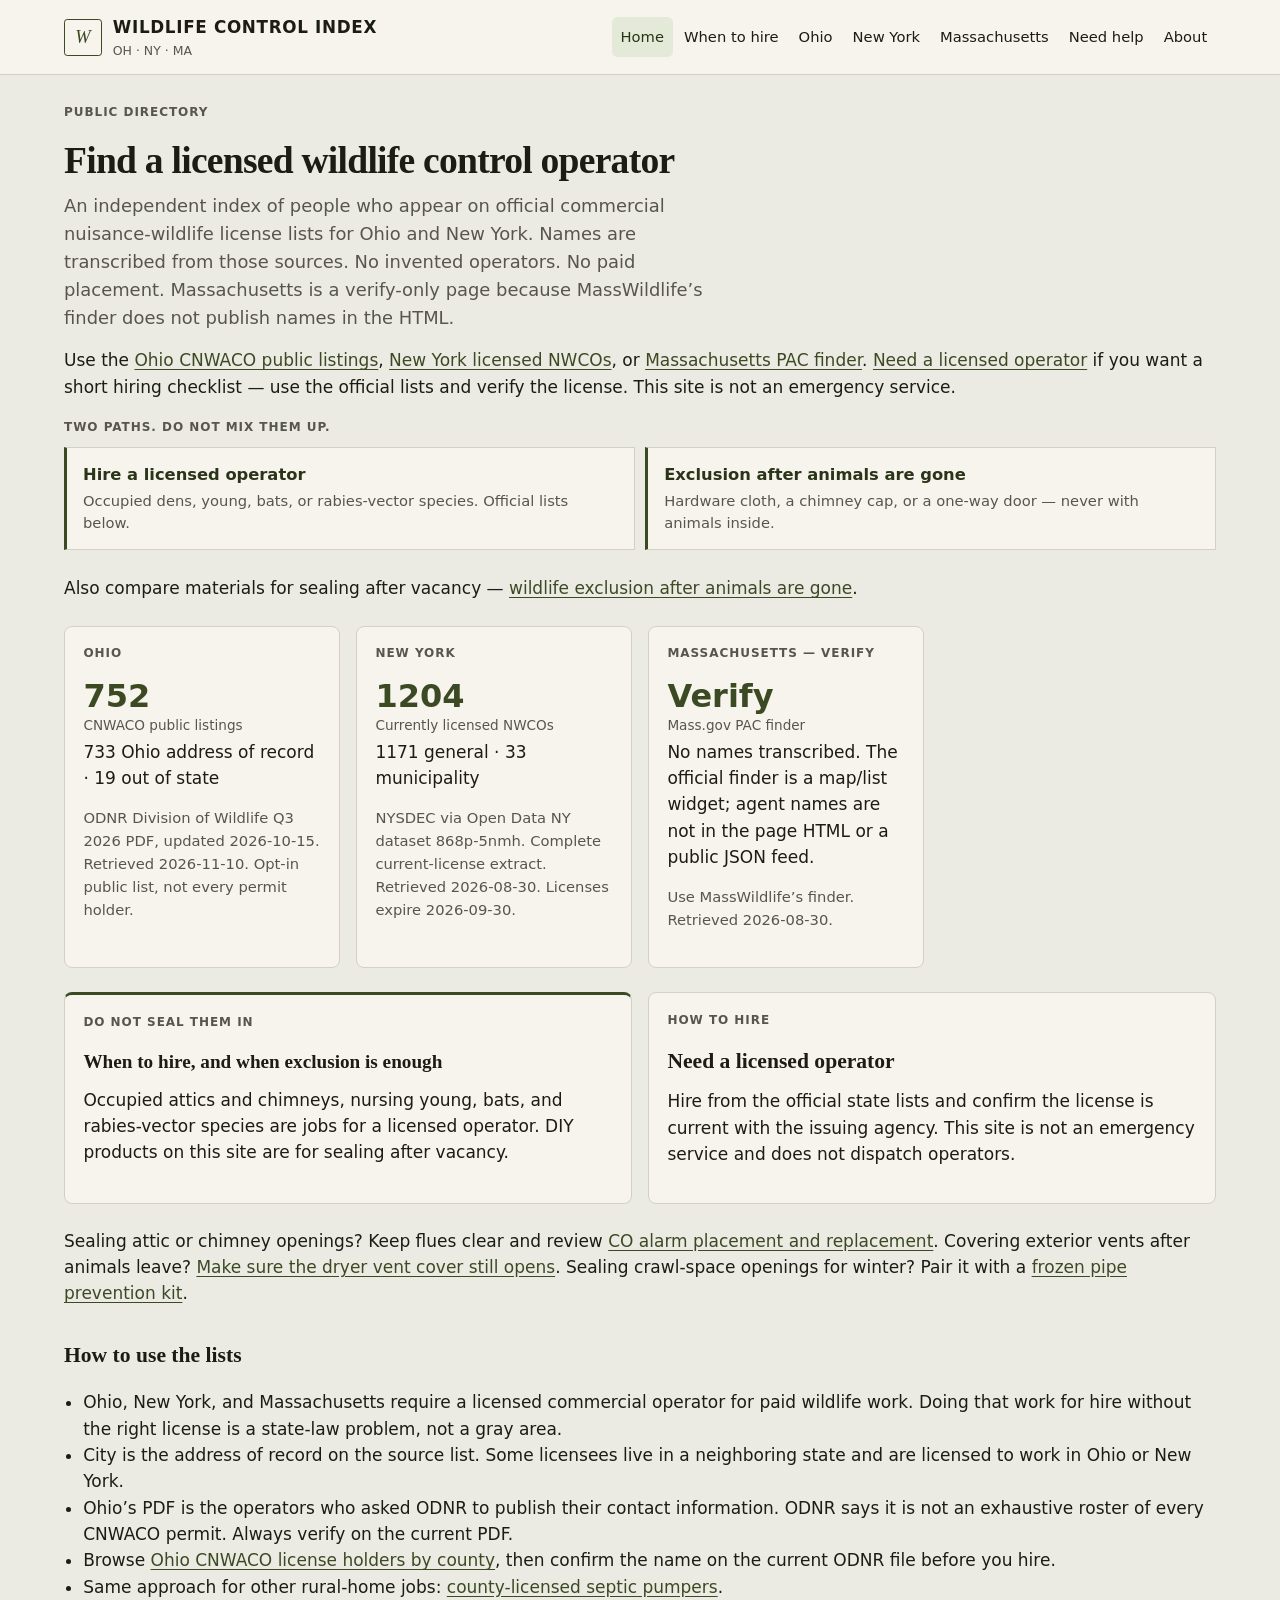
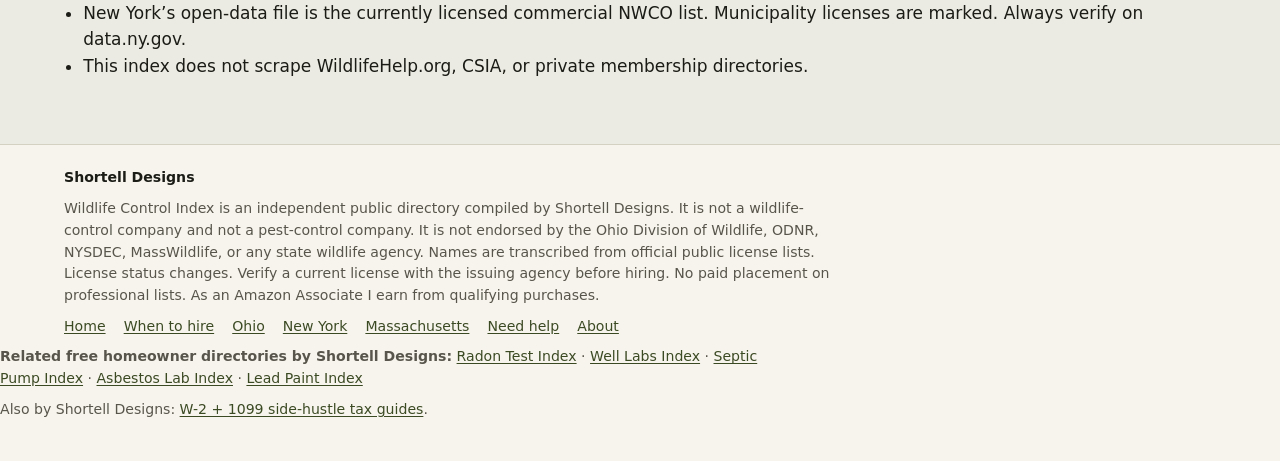
==== commit 6aca15ee: "Refresh the Ohio CNWACO table to the ODNR Q3 2026 list. Transcribe all 752 printed rows from the 10/" ====
--- a/index.html
+++ b/index.html
@@ -60,9 +60,9 @@
       <div class="grid states" id="states">
         <a class="card" href="oh.html">
           <p class="kicker">Ohio</p>
-          <p class="stat">621<small>CNWACO public listings</small></p>
-          <p>603 Ohio address of record · 18 out of state</p>
-          <p class="meta">ODNR Division of Wildlife Q2 2026 PDF, updated 2026-06-30. Retrieved 2026-08-30. Opt-in public list, not every permit holder.</p>
+          <p class="stat">752<small>CNWACO public listings</small></p>
+          <p>733 Ohio address of record · 19 out of state</p>
+          <p class="meta">ODNR Division of Wildlife Q3 2026 PDF, updated 2026-10-15. Retrieved 2026-11-10. Opt-in public list, not every permit holder.</p>
         </a>
         <a class="card" href="ny.html">
           <p class="kicker">New York</p>
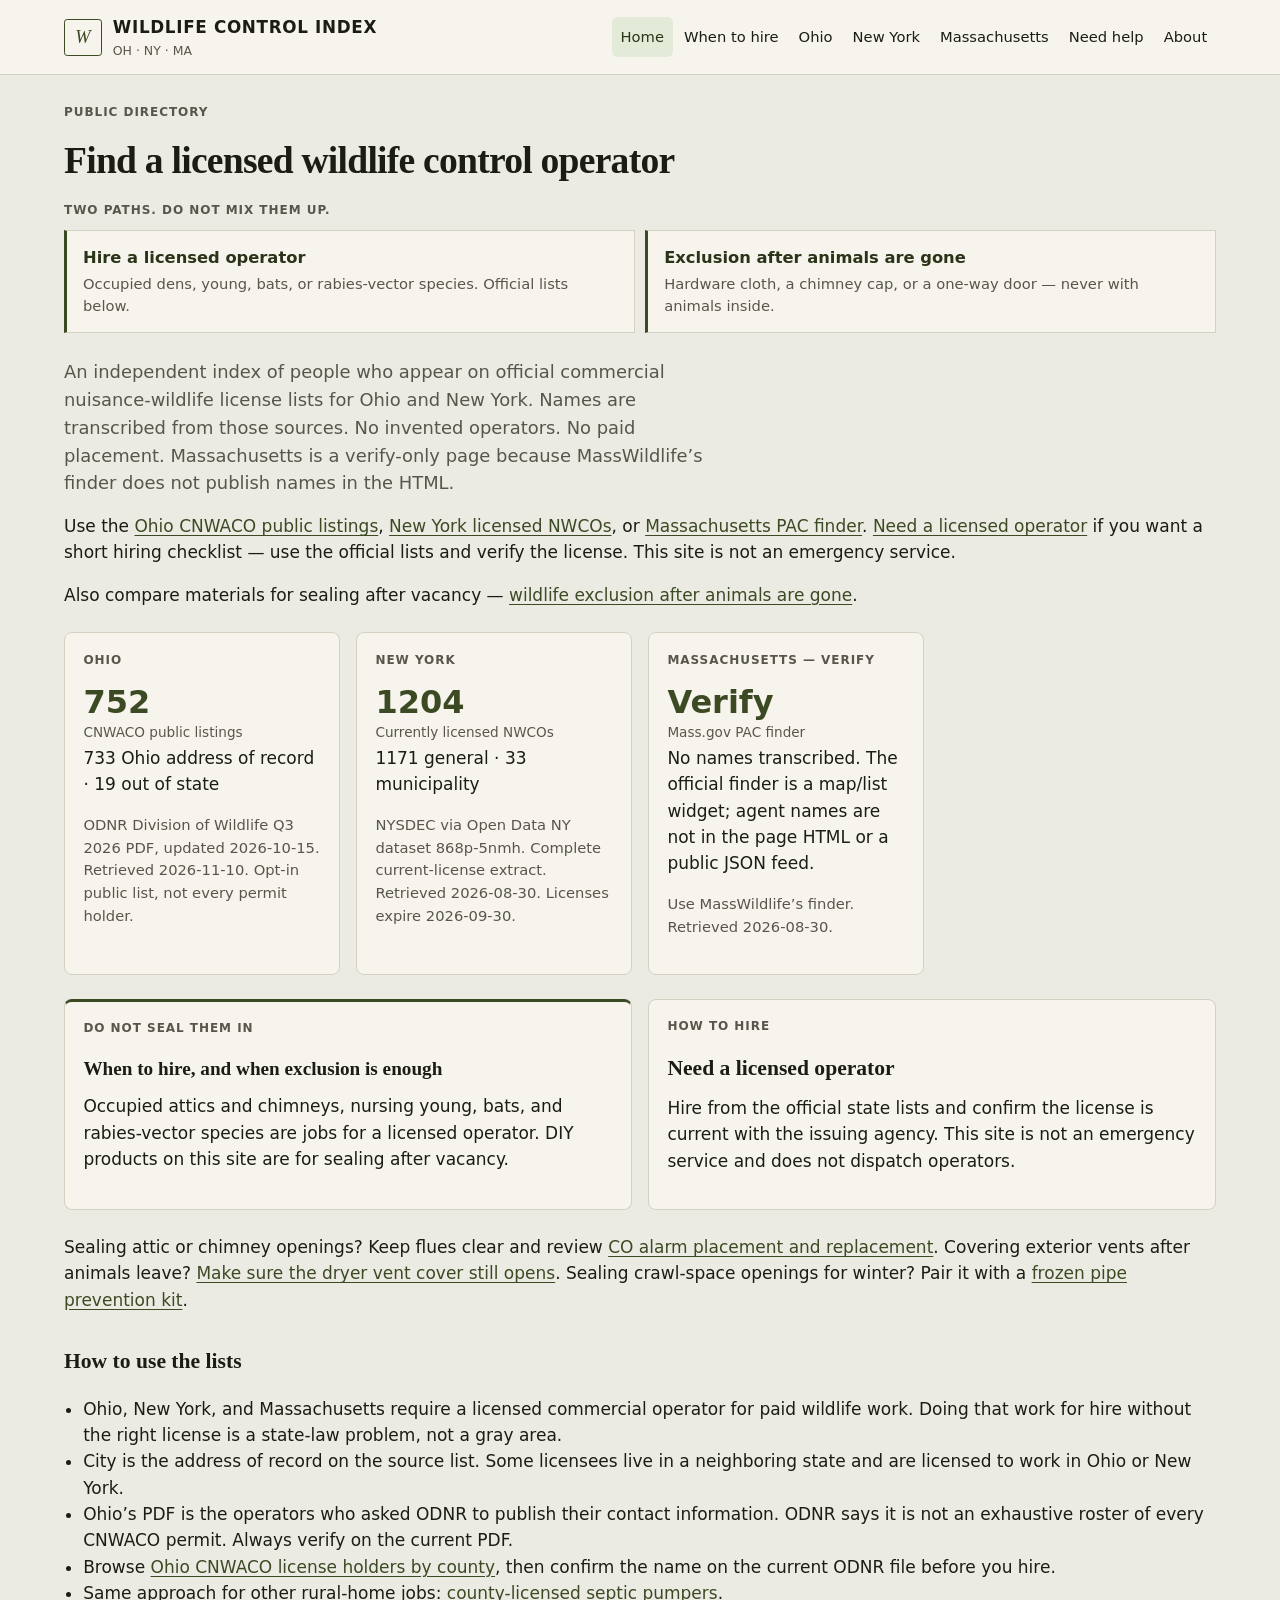
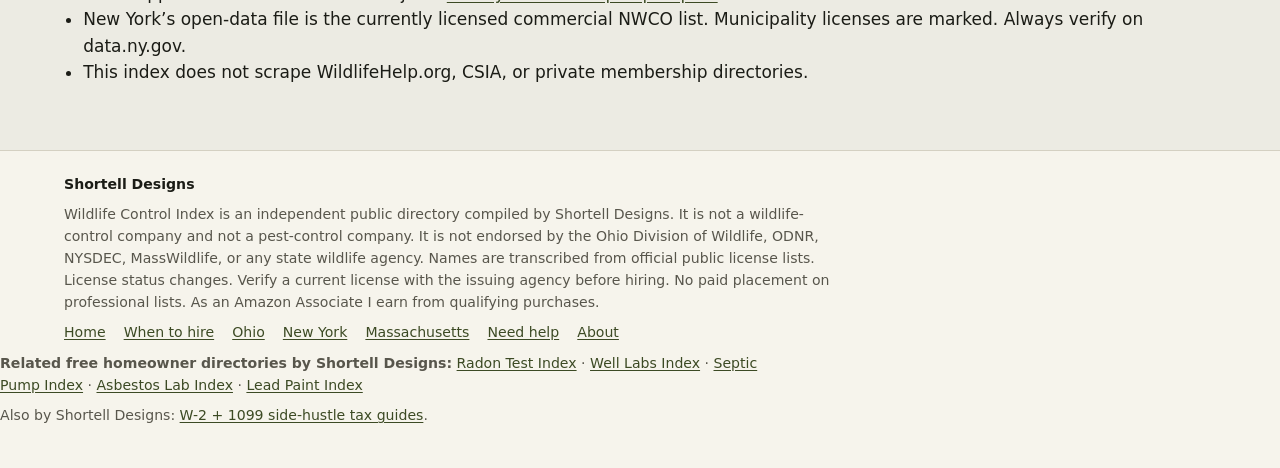
==== commit d8e50cee: "Fold QA: existing CTA above intro/lede for 390x664 iOS fold" ====
--- a/index.html
+++ b/index.html
@@ -34,16 +34,7 @@
     <div class="wrap">
       <p class="kicker">Public directory</p>
       <h1>Find a licensed wildlife control operator</h1>
-      <p class="lede">An independent index of people who appear on official commercial
-      nuisance-wildlife license lists for Ohio and New York. Names are transcribed from
-      those sources. No invented operators. No paid placement. Massachusetts is a
-      verify-only page because MassWildlife’s finder does not publish names in the HTML.</p>
-      <p>Use the <a href="oh.html">Ohio CNWACO public listings</a>,
-      <a href="ny.html">New York licensed NWCOs</a>, or
-      <a href="ma.html">Massachusetts PAC finder</a>.
-      <a href="need-help.html">Need a licensed operator</a> if you want a short hiring checklist — use the official lists and verify the license. This site is not an emergency service.</p>
-
-      <div class="paths">
+<div class="paths">
         <p class="paths-label">Two paths. Do not mix them up.</p>
         <a class="path" href="#states">
           <strong>Hire a licensed operator</strong>
@@ -55,7 +46,16 @@
         </a>
       </div>
 
-      <p>Also compare materials for sealing after vacancy — <a href="https://shortelldesigns.github.io/diy-kit-index/wildlife-exclusion.html">wildlife exclusion after animals are gone</a>.</p>
+      <p class="lede">An independent index of people who appear on official commercial
+      nuisance-wildlife license lists for Ohio and New York. Names are transcribed from
+      those sources. No invented operators. No paid placement. Massachusetts is a
+      verify-only page because MassWildlife’s finder does not publish names in the HTML.</p>
+      <p>Use the <a href="oh.html">Ohio CNWACO public listings</a>,
+      <a href="ny.html">New York licensed NWCOs</a>, or
+      <a href="ma.html">Massachusetts PAC finder</a>.
+      <a href="need-help.html">Need a licensed operator</a> if you want a short hiring checklist — use the official lists and verify the license. This site is not an emergency service.</p>
+
+            <p>Also compare materials for sealing after vacancy — <a href="https://shortelldesigns.github.io/diy-kit-index/wildlife-exclusion.html">wildlife exclusion after animals are gone</a>.</p>
 
       <div class="grid states" id="states">
         <a class="card" href="oh.html">
--- a/css/style.css
+++ b/css/style.css
@@ -615,3 +615,12 @@
   color: var(--muted);
   font-size: 0.88em;
 }
+
+/* Designer iOS-664 fold pack 2026-11-10 */
+@media (max-width: 430px) {
+  .header-inner { padding: 0.55rem 0 0.5rem; gap: 0.4rem 1rem; }
+  h1 { font-size: 1.4rem; margin-bottom: 0.4rem; }
+  .paths { margin: 0.35rem 0 0.8rem; }
+  .grid.three { margin-top: 0.35rem; gap: 0.65rem; }
+  .card { padding: 0.75rem 0.85rem; }
+}
